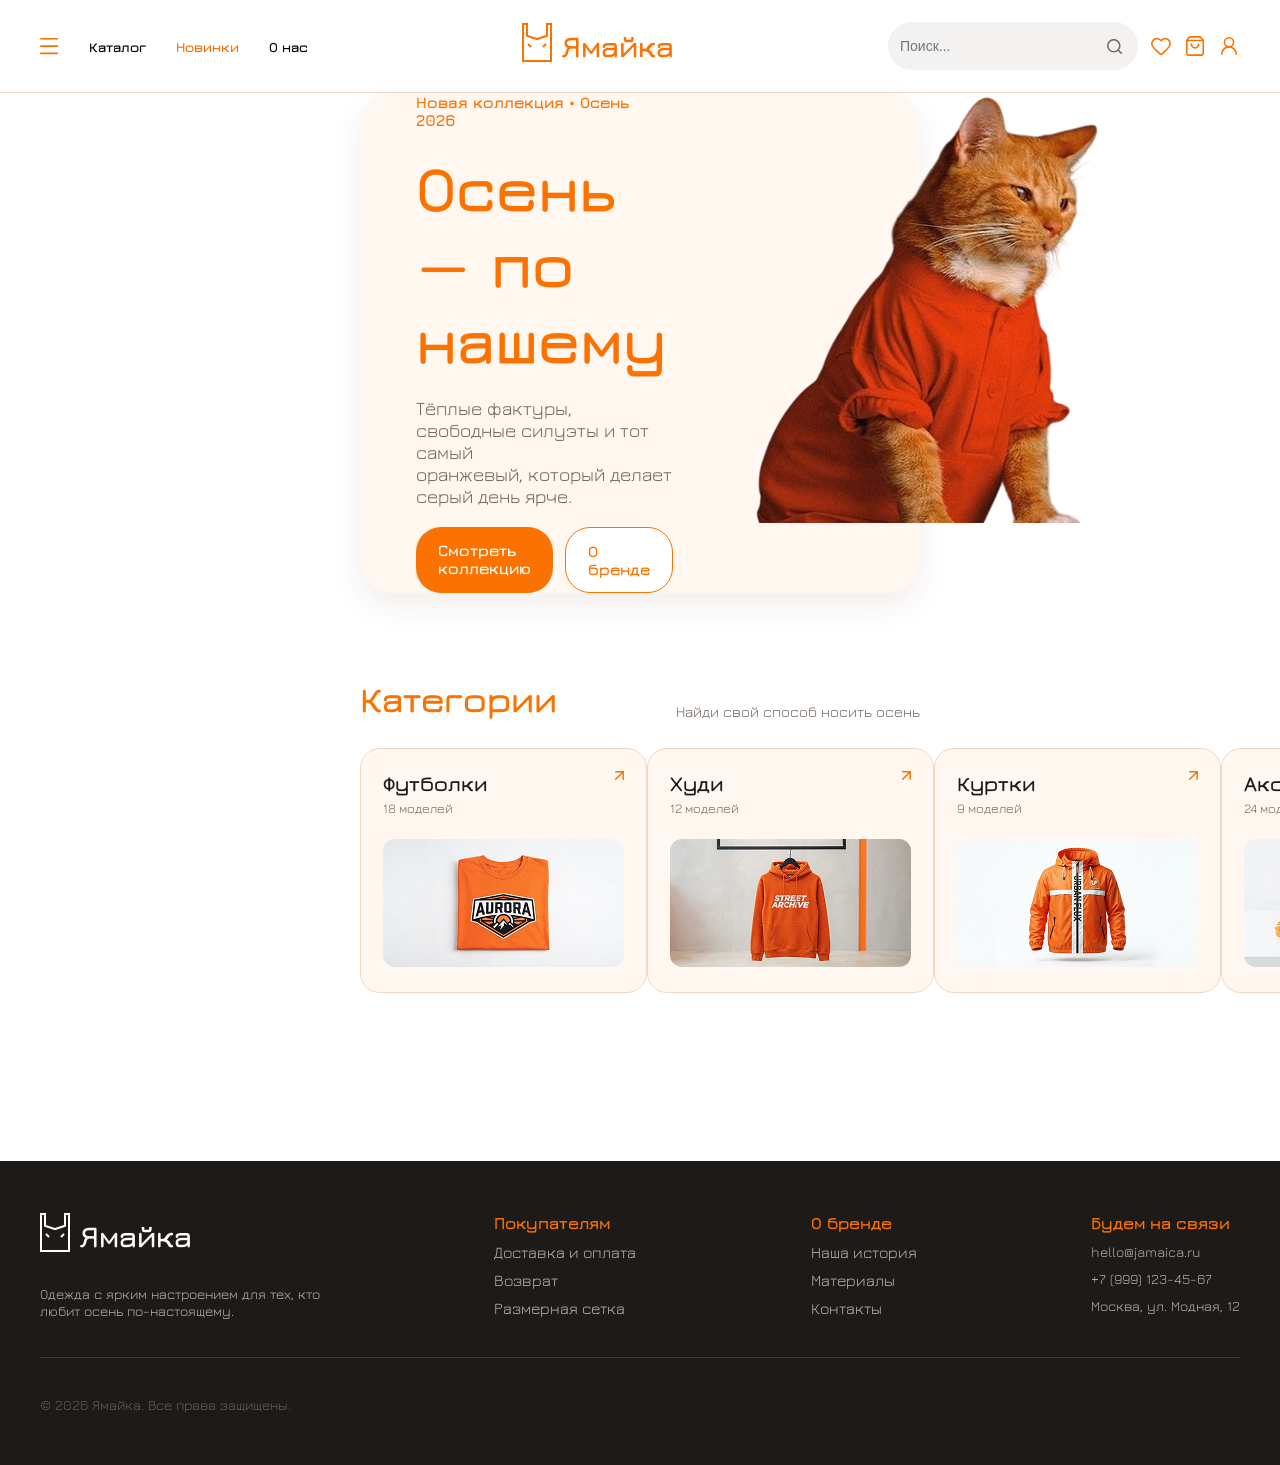
==== autumn shop/pages/index.html @ 9677276b "Add files via upload" ====
<!DOCTYPE html>
<html lang="ru">

<head>
    <meta charset="UTF-8">
    <meta name="viewport" content="width=device-width, initial-scale=1.0">
    <title>Ямайка</title>
    <link rel="stylesheet" href="../css/main.css">
    <link rel="preconnect" href="https://fonts.googleapis.com">
    <link rel="preconnect" href="https://fonts.gstatic.com" crossorigin>
    <link href="https://fonts.googleapis.com/css2?family=Jura:wght@300..700&display=swap" rel="stylesheet">
    <link rel="icon" href="../img/logo.svg">
</head>

<body>
    <header>
        <div class="header-cnt">
            <nav>
                <a href="" class="burger-btn"></a>
                <a href="">Каталог</a>
                <a href="">Новинки</a>
                <a href="">О нас</a>
            </nav>
            <div class="logo">
                <p>Ямайка</p>
            </div>
            <div class="search">
                <div class="input-icon">
                    <input type="text" placeholder="Поиск...">
                </div>
                <a href="" class="fav"></a>
                <a href="" class="cart"></a>
                <a href="" class="profile"></a>
            </div>
        </div>
    </header>
    <main class="index">
        <div class="banner">
            <div class="banner-content">
                <p class="banner-title">Новая коллекция • Осень 2026</p>
                <p class="banner-slogan">Осень — по нашему</p>
                <p class="banner-description">Тёплые фактуры, свободные силуэты и тот самый<br>оранжевый, который делает серый день ярче.</p>
                <div class="banner-btns">
                    <a href="">Смотреть коллекцию</a>
                    <a href="">О бренде</a>
                </div>
            </div>
            <div class="banner-cat">
                <img src="../img/cat.png" alt="">
            </div>
        </div>
        <div class="categories">
            <div class="section-name">
                <p>Категории</p>
                <p>Найди свой способ носить осень</p>
            </div>
            <div class="section-cards">
                <div class="category-card">
                    <div class="category-heading">
                        <div class="category-text">
                            <p>Футболки</p>
                            <p>18 моделей</p>
                        </div>
                        <div class="category-arrow"></div>
                    </div>
                    <div class="category-image">
                        <img src="../img/Category image.png" alt="">
                    </div>
                </div>
                <div class="category-card">
                    <div class="category-heading">
                        <div class="category-text">
                            <p>Худи</p>
                            <p>12 моделей</p>
                        </div>
                        <div class="category-arrow"></div>
                    </div>
                    <div class="category-image">
                        <img src="../img/Category image (1).png" alt="">
                    </div>
                </div>
                <div class="category-card">
                    <div class="category-heading">
                        <div class="category-text">
                            <p>Куртки</p>
                            <p>9 моделей</p>
                        </div>
                        <div class="category-arrow"></div>
                    </div>
                    <div class="category-image">
                        <img src="../img/Category image (2).png" alt="">
                    </div>
                </div>
                <div class="category-card">
                    <div class="category-heading">
                        <div class="category-text">
                            <p>Аксессуары</p>
                            <p>24 моделей</p>
                        </div>
                        <div class="category-arrow"></div>
                    </div>
                    <div class="category-image">
                        <img src="../img/Category image (3).png" alt="">
                    </div>
                </div>
            </div>
        </div>
        <div class="new-arrivals">
            <!-- Continue -->
        </div>
    </main>
    <footer>
        <div class="footer-cnt">
            <div class="contacts">
                <div class="links">
                    <div class="footer-logo">
                        <p>Ямайка</p>
                    </div>
                    <p class="gray">Одежда с ярким настроением для тех, кто<br> любит осень по-настоящему.</p>
                </div>
                <div class="links">
                    <p class="razdels">Покупателям</p>
                    <a href="">Доставка и оплата</a>
                    <a href="">Возврат</a>
                    <a href="">Размерная сетка</a>
                </div>
                <div class="links">
                    <p class="razdels">О бренде</p>
                    <a href="">Наша история</a>
                    <a href="">Материалы</a>
                    <a href="">Контакты</a>
                </div>
                <div class="links">
                    <p class="razdels">Будем на связи</p>
                    <p class="gray">hello@jamaica.ru</p>
                    <p class="gray">+7 (999) 123-45-67</p>
                    <p class="gray">Москва, ул. Модная, 12</p>
                </div>
            </div>
            <div class="line"></div>
            <div class="copyright">
                <p class="gray">© 2026 Ямайка. Все права защищены.</p>
            </div>
        </div>
    </footer>
</body>

</html>
---- autumn shop/css/main.css ----
header {
  display: flex;
  align-items: center;
  justify-content: center;
  border-bottom: solid 1px #F1D7C2;
}

.header-cnt {
  width: 1200px;
  display: flex;
  align-items: center;
  justify-content: space-between;
  padding: 22px 0;
}

nav {
  display: flex;
  align-items: center;
  justify-content: center;
  gap: 30px;
  font-size: 14px;
  font-weight: bold;
}
nav :nth-child(3) {
  color: #FB7201;
}

.logo {
  display: flex;
  align-items: center;
  justify-content: center;
  gap: 10px;
  font-size: 30px;
  font-weight: bold;
  color: #FB7201;
}
.logo::before {
  content: url(../img/logo.svg);
}

.search {
  display: flex;
  align-items: center;
  justify-content: center;
  gap: 12px;
}
.search input {
  font-size: 14px;
  padding: 16px 12px;
  border-radius: 30px;
  border: none;
  background-color: #F4F2F0;
  width: 250px;
  outline: none;
}
.search .input-icon {
  position: relative;
  display: flex;
  align-items: center;
}
.search .input-icon::before {
  position: absolute;
  right: 15px;
  transform: translateY(10%);
  content: url(../img/search.svg);
}
.search .fav {
  content: url(../img/heart.svg);
}
.search .cart {
  content: url(../img/shopping-bag.svg);
}
.search .profile {
  content: url(../img/user-round.svg);
}

.burger-btn {
  content: url(../img/menu.svg);
}

footer {
  background-color: #1E1A17;
  display: flex;
  align-items: center;
  justify-content: center;
}

.footer-cnt {
  width: 1200px;
  padding: 52px 0;
}
.footer-cnt .line {
  width: 100%;
  height: 1px;
  background-color: #FFFFFF;
  opacity: 14.12%;
  margin: 38px 0;
}

.contacts {
  display: flex;
  justify-content: space-between;
}
.contacts a {
  color: #FFFFFF;
  opacity: 65.88%;
}

.links {
  display: flex;
  flex-direction: column;
  gap: 10px;
}

.footer-logo p {
  font-size: 30px;
  color: #FFFFFF;
  font-weight: bold;
  opacity: 1;
  display: flex;
  align-items: center;
  justify-content: start;
  gap: 10px;
  margin-bottom: 16px;
}
.footer-logo p::before {
  content: url(../img/logo-w.svg);
}

.razdels {
  font-size: 17px;
  font-weight: bold;
  color: #FB7201;
}

.gray {
  color: #FFFFFF;
  opacity: 65.88%;
  font-size: 14px;
}

.copyright {
  font-size: 13px;
  opacity: 43.92%;
}

*,
*::before,
*::after {
  box-sizing: border-box;
  margin: 0;
  padding: 0;
}

body {
  font-family: "Jura", sans-serif;
}

a {
  text-decoration: none;
  color: black;
}

main {
  width: 100%;
  display: flex;
  flex-direction: column;
  align-items: center;
  justify-content: center;
  padding: 0 360px;
}

.index {
  gap: 84px;
  margin-bottom: 84px;
}

.banner {
  width: 100%;
  border: none;
  border-radius: 32px;
  background-color: #FFF7F0;
  box-shadow: 0 12px 32px rgba(92, 43, 8, 0.0784);
  display: flex;
  gap: 32px;
  padding-left: 56px;
}

.banner-content {
  display: flex;
  flex: 1;
  flex-direction: column;
  gap: 20px;
  align-items: flex-start;
  justify-content: center;
}

.banner-title {
  font-size: 16px;
  font-weight: bold;
  color: #FB7201;
}

.banner-slogan {
  font-size: 64px;
  font-weight: bold;
  color: #FB7201;
}

.banner-description {
  color: #746B64;
  font-size: 19px;
}

.banner-btns {
  display: flex;
  gap: 12px;
}
.banner-btns :first-child {
  background-color: #FB7201;
  color: white;
  padding: 14px 22px;
  border-radius: 25px;
  font-weight: bold;
}
.banner-btns :last-child {
  padding: 14px 22px;
  border-radius: 25px;
  font-weight: bold;
  border: solid 1px #FB7201;
  background-color: white;
  color: #FB7201;
}

.categories {
  display: flex;
  flex-direction: column;
  width: 100%;
  gap: 28px;
}

.section-name {
  width: 100%;
  display: flex;
  justify-content: space-between;
  align-items: end;
}
.section-name :first-child {
  color: #FB7201;
  font-size: 36px;
  font-weight: bold;
}
.section-name :last-child {
  font-size: 15px;
  color: #746B64;
}

.section-cards {
  width: 100%;
  display: flex;
  justify-content: space-between;
}

.category-card {
  display: flex;
  flex-direction: column;
  padding: 22px;
  border: solid 1px #F1D7C2;
  border-radius: 20px;
  background-color: #FFF7F0;
  gap: 23px;
}

.category-heading {
  display: flex;
  justify-content: space-between;
  align-items: start;
}

.category-arrow {
  content: url(../img/arrowrt.svg);
  width: 9px;
}

.category-text {
  display: flex;
  flex-direction: column;
  gap: 4px;
}
.category-text :first-child {
  color: #1E1A17;
  font-weight: bold;
  font-size: 21px;
}
.category-text :last-child {
  font-size: 13px;
  color: #746B64;
}/*# sourceMappingURL=main.css.map */
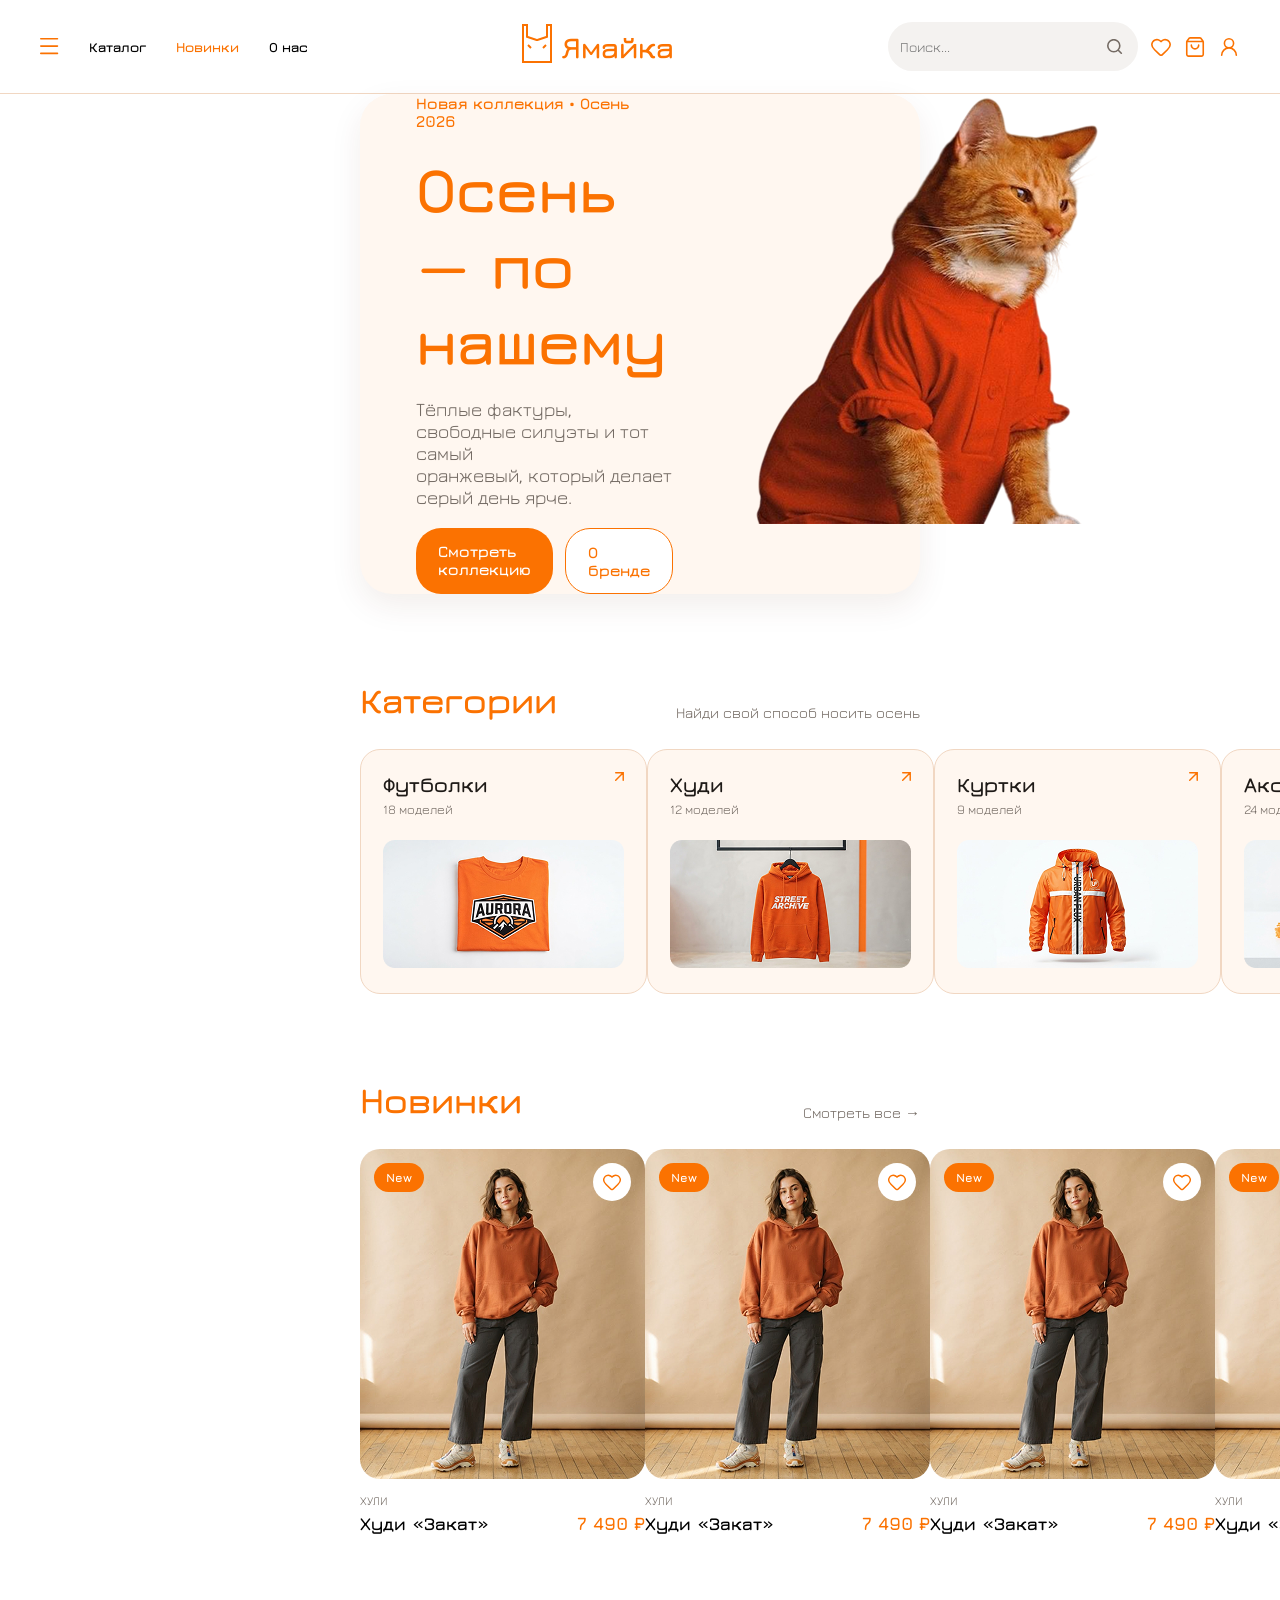
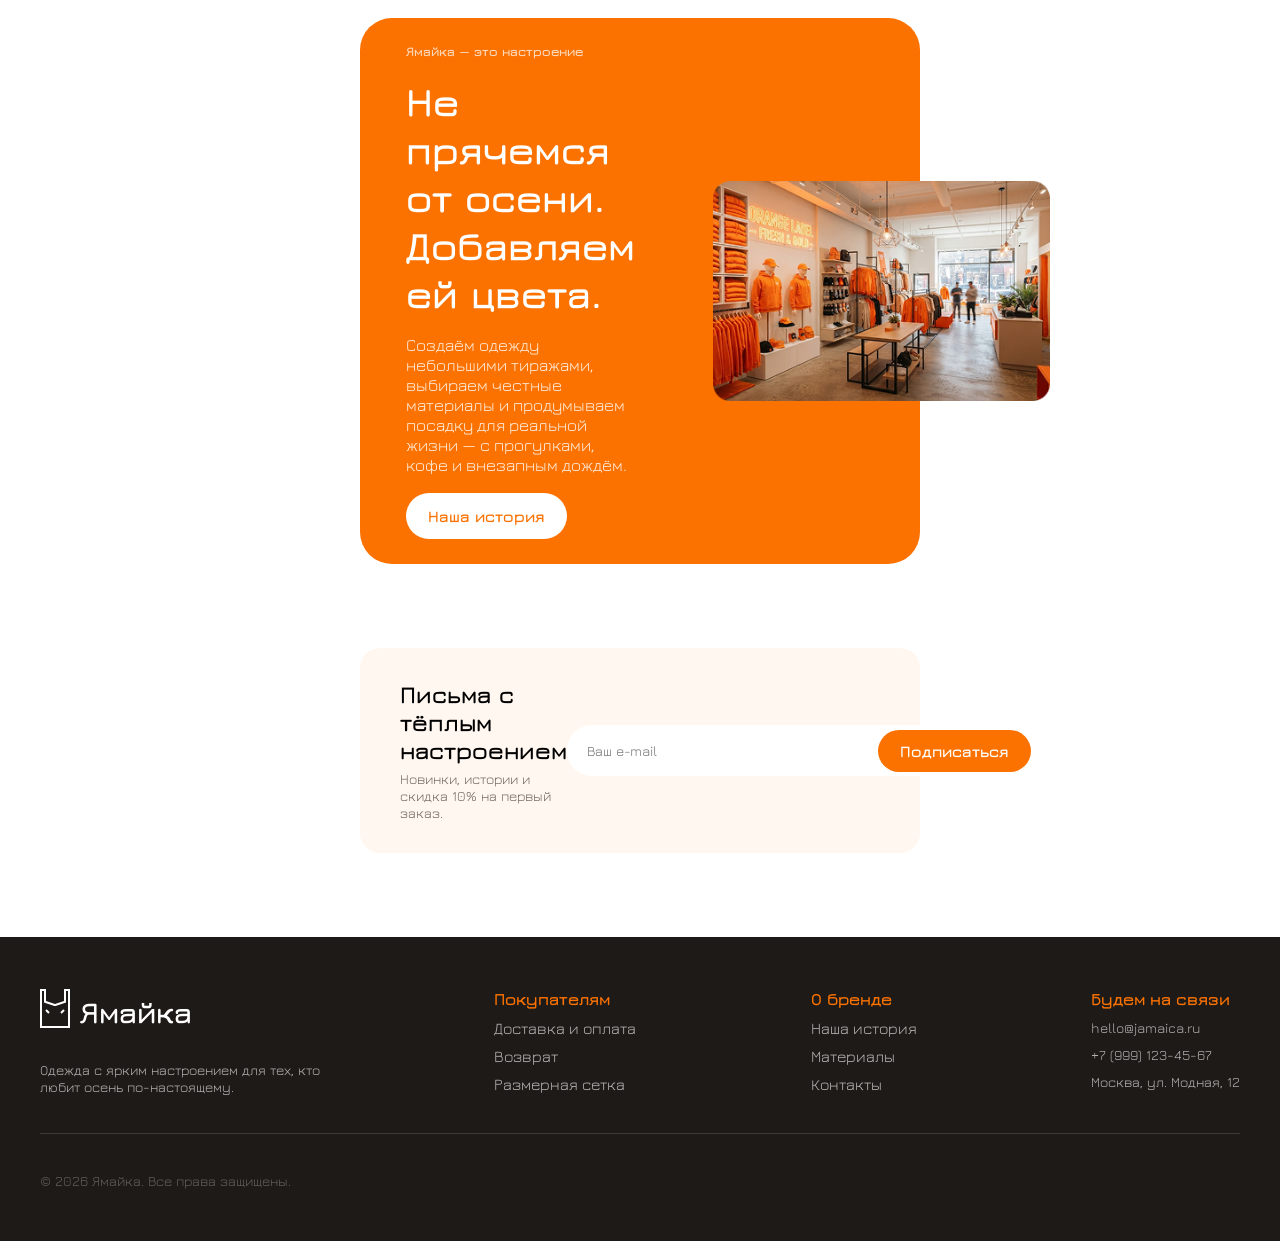
==== commit 3ff66b27: "Add files via upload" ====
--- a/autumn shop/pages/index.html
+++ b/autumn shop/pages/index.html
@@ -39,7 +39,8 @@
             <div class="banner-content">
                 <p class="banner-title">Новая коллекция • Осень 2026</p>
                 <p class="banner-slogan">Осень — по нашему</p>
-                <p class="banner-description">Тёплые фактуры, свободные силуэты и тот самый<br>оранжевый, который делает серый день ярче.</p>
+                <p class="banner-description">Тёплые фактуры, свободные силуэты и тот самый<br>оранжевый, который делает
+                    серый день ярче.</p>
                 <div class="banner-btns">
                     <a href="">Смотреть коллекцию</a>
                     <a href="">О бренде</a>
@@ -106,7 +107,79 @@
             </div>
         </div>
         <div class="new-arrivals">
-            <!-- Continue -->
+            <div class="section-name">
+                <p>Новинки</p>
+                <a href="">Смотреть все →</a>
+            </div>
+            <div class="product-row">
+                <div class="product-card">
+                    <p class="badge">New</p>
+                    <div class="favorite-btn"></div>
+                    <img src="../img/Photo.png" alt="">
+                    <div class="product-info">
+                        <p>ХУЛИ</p>
+                        <div class="name-price">
+                            <p>Худи «Закат»</p>
+                            <p>7 490 ₽</p>
+                        </div>
+                    </div>
+                </div>
+                <div class="product-card">
+                    <p class="badge">New</p>
+                    <div class="favorite-btn"></div>
+                    <img src="../img/Photo.png" alt="">
+                    <div class="product-info">
+                        <p>ХУЛИ</p>
+                        <div class="name-price">
+                            <p>Худи «Закат»</p>
+                            <p>7 490 ₽</p>
+                        </div>
+                    </div>
+                </div>
+                <div class="product-card">
+                    <p class="badge">New</p>
+                    <div class="favorite-btn"></div>
+                    <img src="../img/Photo.png" alt="">
+                    <div class="product-info">
+                        <p>ХУЛИ</p>
+                        <div class="name-price">
+                            <p>Худи «Закат»</p>
+                            <p>7 490 ₽</p>
+                        </div>
+                    </div>
+                </div>
+                <div class="product-card">
+                    <p class="badge">New</p>
+                    <div class="favorite-btn"></div>
+                    <img src="../img/Photo.png" alt="">
+                    <div class="product-info">
+                        <p>ХУЛИ</p>
+                        <div class="name-price">
+                            <p>Худи «Закат»</p>
+                            <p>7 490 ₽</p>
+                        </div>
+                    </div>
+                </div>
+            </div>
+        </div>
+        <div class="brand-story">
+            <div class="story">
+                <p>Ямайка — это настроение</p>
+                <p>Не прячемся от осени. Добавляем ей цвета.</p>
+                <p>Создаём одежду небольшими тиражами, выбираем честные материалы и продумываем посадку для реальной жизни — с прогулками, кофе и внезапным дождём.</p>
+                <a href="">Наша история</a>
+            </div>
+            <img src="../img/Story photo.png" alt="">
+        </div>
+        <div class="newsleter">
+            <div class="coment">
+                <p>Письма с тёплым настроением</p>
+                <p>Новинки, истории и скидка 10% на первый заказ.</p>
+            </div>
+            <div class="input-mail">
+                <input type="text" placeholder="Ваш e-mail">
+                <button>Подписаться</button>
+            </div>
         </div>
     </main>
     <footer>
--- a/autumn shop/css/main.css
+++ b/autumn shop/css/main.css
@@ -150,9 +150,6 @@
   box-sizing: border-box;
   margin: 0;
   padding: 0;
-}
-
-body {
   font-family: "Jura", sans-serif;
 }
 
@@ -295,4 +292,168 @@
 .category-text :last-child {
   font-size: 13px;
   color: #746B64;
+}
+
+.new-arrivals {
+  display: flex;
+  flex-direction: column;
+  width: 100%;
+  gap: 28px;
+}
+.new-arrivals a:hover {
+  text-decoration: underline;
+}
+
+.product-row {
+  display: flex;
+  justify-content: space-between;
+}
+
+.product-card {
+  display: flex;
+  flex-direction: column;
+  position: relative;
+  width: 285px;
+  height: 385px;
+}
+.product-card img {
+  border-radius: 20px;
+  margin-bottom: 14px;
+}
+.product-card .badge {
+  position: absolute;
+  top: 14px;
+  left: 14px;
+  font-size: 12px;
+  font-weight: bold;
+  color: white;
+  background-color: #FB7201;
+  padding: 7px 12px;
+  border-radius: 25px;
+}
+.product-card .favorite-btn {
+  position: absolute;
+  content: url(../img/heart.svg);
+  width: 38px;
+  padding: 9px;
+  background-color: white;
+  border-radius: 100%;
+  right: 14px;
+  top: 14px;
+}
+
+.product-info p {
+  color: #746B64;
+  font-size: 12px;
+}
+
+.name-price p {
+  font-size: 18px;
+}
+.name-price {
+  display: flex;
+  justify-content: space-between;
+  font-weight: bold;
+  margin-top: 5px;
+}
+.name-price :first-child {
+  color: black;
+}
+.name-price :last-child {
+  color: #FB7201;
+}
+
+.brand-story {
+  display: flex;
+  justify-content: space-between;
+  align-items: center;
+  gap: 78px;
+  width: 100%;
+  border-radius: 32px;
+  padding: 25px 46px;
+  background-color: #FB7201;
+}
+.brand-story img {
+  height: 220px;
+}
+
+.story {
+  display: flex;
+  flex-direction: column;
+  gap: 18px;
+  color: white;
+}
+.story :nth-child(1) {
+  opacity: 72.16%;
+  font-weight: bold;
+  font-size: 13px;
+}
+.story :nth-child(2) {
+  font-weight: bold;
+  font-size: 40px;
+}
+.story :nth-child(3) {
+  font-size: 17px;
+  opacity: 83.92%;
+}
+.story :nth-child(4) {
+  color: #FB7201;
+  padding: 14px 22px;
+  background-color: white;
+  border-radius: 25px;
+  font-size: 16px;
+  font-weight: bold;
+  width: -moz-fit-content;
+  width: fit-content;
+}
+
+.newsleter {
+  display: flex;
+  justify-content: space-between;
+  width: 100%;
+  padding: 32px 40px;
+  background-color: #FFF7F0;
+  border-radius: 20px;
+}
+
+.coment {
+  display: flex;
+  flex-direction: column;
+  gap: 6px;
+}
+.coment :first-child {
+  font-size: 24px;
+  font-weight: bold;
+}
+.coment :last-child {
+  font-size: 14px;
+  color: #746B64;
+}
+
+.input-mail {
+  position: relative;
+  display: flex;
+  align-items: center;
+  justify-content: center;
+}
+.input-mail input {
+  border: none;
+  padding: 17px 20px;
+  font-size: 14px;
+  border-radius: 25px;
+  outline: none;
+  width: 470px;
+  padding-right: 160px;
+}
+.input-mail button {
+  border: none;
+  background-color: #FB7201;
+  border-radius: 25px;
+  font-size: 16px;
+  font-weight: bold;
+  color: white;
+  padding: 12px 22px;
+  position: absolute;
+  right: 6px;
+  cursor: pointer;
 }/*# sourceMappingURL=main.css.map */
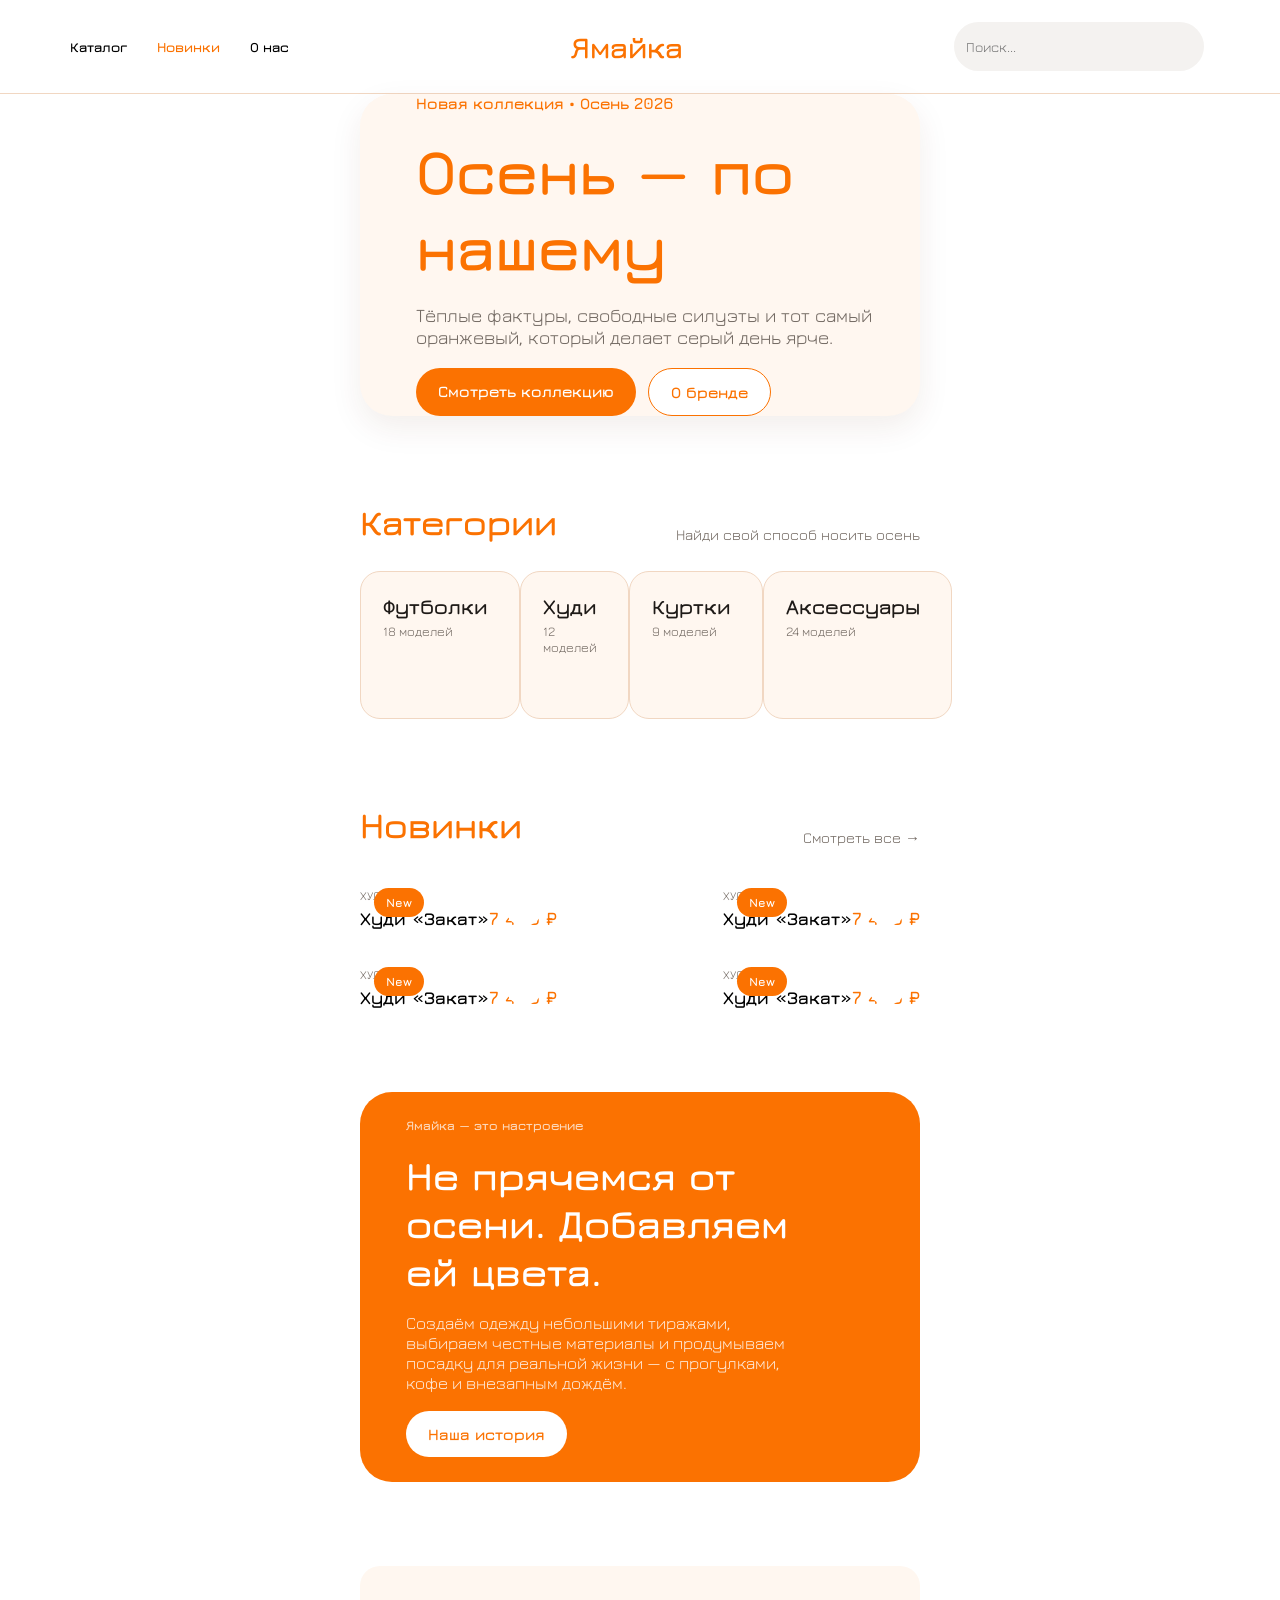
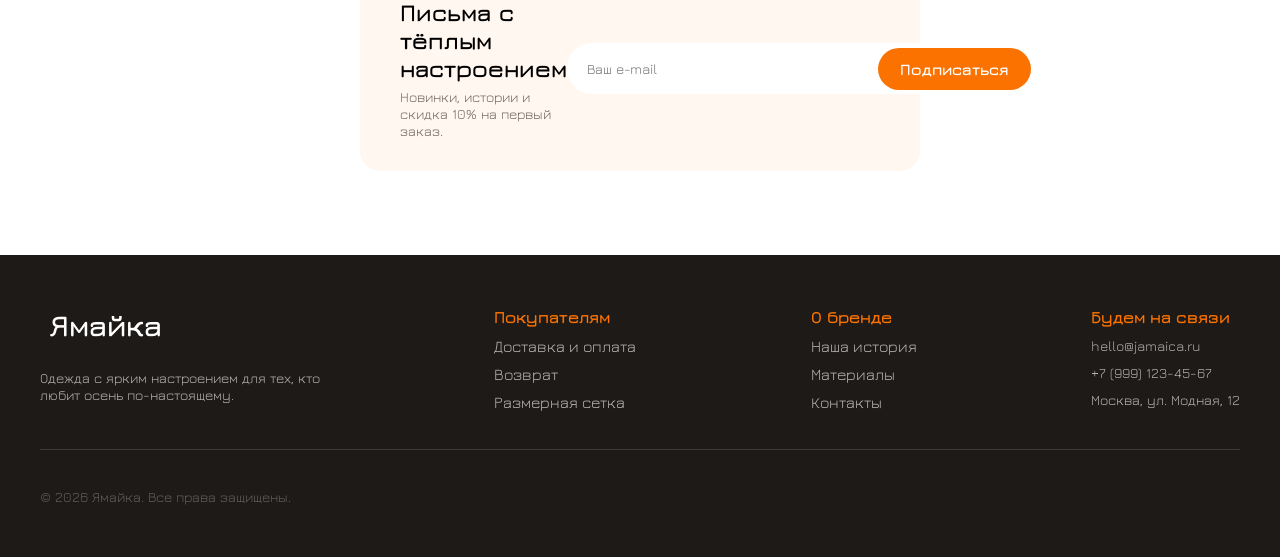
==== commit 90409e93: "q" ====
--- a/autumn shop/pages/index.html
+++ b/autumn shop/pages/index.html
@@ -17,20 +17,20 @@
         <div class="header-cnt">
             <nav>
                 <a href="" class="burger-btn"></a>
-                <a href="">Каталог</a>
-                <a href="">Новинки</a>
-                <a href="">О нас</a>
+                <a href="../pages/catalog.html">Каталог</a>
+                <a href="../pages/404.html">Новинки</a>
+                <a href="../pages/about.html">О нас</a>
             </nav>
             <div class="logo">
-                <p>Ямайка</p>
+                <a href="../pages/index.html">Ямайка</a>
             </div>
             <div class="search">
                 <div class="input-icon">
                     <input type="text" placeholder="Поиск...">
                 </div>
-                <a href="" class="fav"></a>
-                <a href="" class="cart"></a>
-                <a href="" class="profile"></a>
+                <a href="../pages/favorites.html" class="fav"></a>
+                <a href="../pages/cart.html" class="cart"></a>
+                <a href="../pages/profile.html" class="profile"></a>
             </div>
         </div>
     </header>
@@ -193,15 +193,15 @@
                 </div>
                 <div class="links">
                     <p class="razdels">Покупателям</p>
-                    <a href="">Доставка и оплата</a>
-                    <a href="">Возврат</a>
-                    <a href="">Размерная сетка</a>
+                    <a href="../pages/404.html">Доставка и оплата</a>
+                    <a href="../pages/404.html">Возврат</a>
+                    <a href="../pages/404.html">Размерная сетка</a>
                 </div>
                 <div class="links">
                     <p class="razdels">О бренде</p>
-                    <a href="">Наша история</a>
-                    <a href="">Материалы</a>
-                    <a href="">Контакты</a>
+                    <a href="../pages/about.html">Наша история</a>
+                    <a href="../pages/404.html">Материалы</a>
+                    <a href="../pages/404.html">Контакты</a>
                 </div>
                 <div class="links">
                     <p class="razdels">Будем на связи</p>
--- a/autumn shop/css/main.css
+++ b/autumn shop/css/main.css
@@ -30,13 +30,15 @@
   align-items: center;
   justify-content: center;
   gap: 10px;
-  font-size: 30px;
-  font-weight: bold;
-  color: #FB7201;
 }
 .logo::before {
   content: url(../img/logo.svg);
 }
+.logo a {
+  font-size: 30px;
+  font-weight: bold;
+  color: #FB7201;
+}
 
 .search {
   display: flex;
@@ -46,7 +48,7 @@
 }
 .search input {
   font-size: 14px;
-  padding: 16px 12px;
+  padding: 16px 40px 16px 12px;
   border-radius: 30px;
   border: none;
   background-color: #F4F2F0;
@@ -64,13 +66,13 @@
   transform: translateY(10%);
   content: url(../img/search.svg);
 }
-.search .fav {
+.search .fav::before {
   content: url(../img/heart.svg);
 }
-.search .cart {
+.search .cart::before {
   content: url(../img/shopping-bag.svg);
 }
-.search .profile {
+.search .profile::before {
   content: url(../img/user-round.svg);
 }
 
@@ -111,6 +113,9 @@
   flex-direction: column;
   gap: 10px;
 }
+.links a:hover {
+  text-decoration: underline;
+}
 
 .footer-logo p {
   font-size: 30px;
@@ -142,6 +147,1704 @@
 .copyright {
   font-size: 13px;
   opacity: 43.92%;
+}
+
+.err404 {
+  display: flex;
+  flex-direction: row;
+  width: 100%;
+  padding: 60px 360px;
+  justify-content: space-between;
+  align-items: center;
+}
+
+.error {
+  display: flex;
+  flex-direction: column;
+  gap: 18px;
+}
+.error :nth-child(1) {
+  font-size: 128px;
+  color: #FB7201;
+  font-weight: bold;
+}
+.error :nth-child(2) {
+  color: #1E1A17;
+  font-size: 42px;
+  font-weight: bold;
+}
+.error :nth-child(3) {
+  color: #746B64;
+  font-size: 18px;
+}
+
+.error-actions {
+  padding-top: 18px;
+  display: flex;
+  gap: 12px;
+}
+.error-actions :first-child {
+  font-size: 16px;
+  font-weight: bold;
+  padding: 14px 22px;
+  color: white;
+  background-color: #FB7201;
+  border-radius: 25px;
+}
+.error-actions :last-child {
+  font-size: 16px;
+  font-weight: bold;
+  padding: 14px 22px;
+  border: solid 1px #FB7201;
+  border-radius: 25px;
+  color: #FB7201;
+}
+
+.cat-card {
+  position: relative;
+  background-color: #FFF7F0;
+  border-radius: 32px;
+}
+
+.cat-note {
+  position: absolute;
+  bottom: 28px;
+  left: 28px;
+  padding: 10px 16px;
+  color: #FB7201;
+  background-color: white;
+  border-radius: 25px;
+  font-weight: bold;
+}
+
+.profile-scss {
+  padding-top: 56px;
+  padding-bottom: 80px;
+  gap: 36px;
+}
+
+.profile-wrapper {
+  display: flex;
+  flex-direction: row;
+  width: 100%;
+  gap: 28px;
+}
+
+.profile-navigate {
+  display: flex;
+  flex-direction: column;
+  position: sticky;
+  top: 20px;
+  height: -moz-fit-content;
+  height: fit-content;
+}
+
+.profile-avatar {
+  display: flex;
+  flex-direction: row;
+  align-items: center;
+  padding: 20px;
+  gap: 14px;
+  background-color: #FFF7F0;
+  border-radius: 20px;
+}
+.profile-avatar :nth-child(2) {
+  display: flex;
+  gap: 4px;
+  flex-direction: column;
+}
+.profile-avatar :nth-child(2) :nth-child(1) {
+  color: #1E1A17;
+  font-size: 17px;
+  font-weight: bold;
+  white-space: nowrap;
+}
+.profile-avatar :nth-child(2) :nth-child(2) {
+  color: #746B64;
+  font-size: 12px;
+}
+
+.profile-actions {
+  display: flex;
+  flex-direction: column;
+  gap: 8px;
+  padding-top: 8px;
+}
+.profile-actions :first-child {
+  background-color: #FB7201;
+  color: white;
+}
+.profile-actions a {
+  padding: 14px 18px;
+  border-radius: 12px;
+  font-size: 14px;
+  font-weight: bold;
+  display: flex;
+  gap: 14px;
+}
+.profile-actions :nth-child(1)::before {
+  content: url(../img/package.svg);
+}
+.profile-actions :nth-child(2)::before {
+  content: url(../img/profile-heart.svg);
+}
+.profile-actions :nth-child(3)::before {
+  content: url(../img/geo.svg);
+}
+.profile-actions :nth-child(4)::before {
+  content: url(../img/settings.svg);
+}
+.profile-actions :nth-child(5)::before {
+  content: url(../img/exit.svg);
+}
+
+.profile-orders {
+  display: flex;
+  flex-direction: column;
+  width: 100%;
+  gap: 20px;
+}
+
+.orders-count {
+  display: flex;
+  justify-content: space-between;
+  margin-bottom: 20px;
+  align-items: center;
+}
+.orders-count :first-child {
+  color: #1E1A17;
+  font-size: 28px;
+  font-weight: bold;
+}
+.orders-count :last-child {
+  color: #746B64;
+  font-size: 14px;
+}
+
+.active-order {
+  display: flex;
+  flex-direction: column;
+  gap: 22px;
+  padding: 24px;
+  border: solid 1px #f1d7c2;
+  border-radius: 20px;
+  box-shadow: 0 12px 32px rgba(92, 43, 8, 0.0784313725);
+}
+
+.active-order-status {
+  display: flex;
+  gap: 22px;
+  justify-content: space-between;
+}
+
+.order-status {
+  color: #23845A;
+  background-color: #E8F7EF;
+  border-radius: 25px;
+  padding: 1px 14px;
+  font-size: 12px;
+  font-weight: bold;
+  display: flex;
+  align-items: center;
+}
+
+.order-id {
+  display: flex;
+  flex-direction: column;
+  gap: 4px;
+}
+.order-id :first-child {
+  color: #1E1A17;
+  font-weight: bold;
+  font-size: 18px;
+}
+.order-id :last-child {
+  color: #746B64;
+  font-size: 13px;
+}
+
+.status-bar {
+  position: relative;
+  width: 100%;
+  height: 6px;
+  background-color: #f4f2f0;
+  border-radius: 100px;
+}
+
+.progress {
+  position: absolute;
+  width: 75%;
+  background-color: #FB7201;
+  left: 0;
+  border-radius: 100px;
+  height: 6px;
+}
+
+.status-bar-txt {
+  display: flex;
+  justify-content: space-between;
+  color: #FB7201;
+  font-size: 13px;
+}
+.status-bar-txt :last-child {
+  color: #746B64;
+}
+
+.status-bar-big-div {
+  display: flex;
+  gap: 10px;
+  flex-direction: column;
+}
+
+.order-items {
+  display: flex;
+  position: relative;
+  gap: 16px;
+}
+
+.order-items-txt {
+  display: flex;
+  flex-direction: column;
+  gap: 6px;
+  color: #1E1A17;
+  font-size: 14px;
+}
+.order-items-txt :nth-child(1) {
+  font-size: 17px;
+  font-weight: bold;
+}
+.order-items-txt :nth-child(2) {
+  color: #746B64;
+}
+
+.order-item-price {
+  position: absolute;
+  color: #FB7201;
+  right: 0;
+  font-size: 15px;
+  font-weight: bolder;
+}
+
+.order-actions {
+  display: flex;
+  justify-content: space-between;
+  align-items: center;
+}
+.order-actions button {
+  border: 1px solid #FB7201;
+  border-radius: 100px;
+  color: #FB7201;
+  padding: 14px 22px;
+  background-color: white;
+  cursor: pointer;
+}
+
+.order-actions-txt {
+  display: flex;
+  gap: 5px;
+}
+.order-actions-txt :first-child {
+  font-size: 14px;
+  color: #746B64;
+}
+.order-actions-txt :last-child {
+  font-size: 17px;
+  font-weight: bold;
+}
+
+.previous-order {
+  display: flex;
+  padding: 24px;
+  border: solid 1px #f1d7c2;
+  border-radius: 20px;
+  justify-content: space-between;
+  align-items: center;
+}
+
+.previous-order-green-txt {
+  color: #23845a;
+  font-size: 14px;
+}
+
+.previous-order-txt {
+  font-weight: bold;
+  font-size: 17px;
+}
+
+.about {
+  padding: 56px 360px 84px;
+  display: flex;
+  flex-direction: column;
+  gap: 80px;
+}
+
+.about-hero {
+  display: flex;
+  width: 100%;
+  justify-content: space-between;
+}
+
+.hero-copy {
+  display: flex;
+  flex-direction: column;
+  gap: 12px;
+  justify-content: center;
+}
+.hero-copy :nth-child(1) {
+  font-size: 12px;
+  font-weight: bold;
+  color: #FB7201;
+}
+.hero-copy :nth-child(2) {
+  font-size: 48px;
+  font-weight: bold;
+}
+.hero-copy :nth-child(3) {
+  font-size: 18px;
+  color: #746B64;
+}
+.hero-copy a {
+  background-color: #FB7201;
+  padding: 14px 22px;
+  font-size: 16px;
+  font-weight: bold;
+  border-radius: 25px;
+  color: white;
+  width: -moz-fit-content;
+  width: fit-content;
+  margin-top: 8px;
+}
+
+.hero-collage {
+  display: flex;
+  gap: 16px;
+}
+
+.side-photos {
+  display: flex;
+  flex-direction: column;
+  gap: 16px;
+}
+
+.manifesto {
+  display: flex;
+  width: 100%;
+  border-top: 1px solid #FB7201;
+  border-bottom: 1px solid #FB7201;
+  padding: 44px 0;
+  justify-content: space-between;
+}
+
+.quote {
+  font-size: 34px;
+  font-weight: bold;
+  color: #FB7201;
+}
+
+.founders {
+  display: flex;
+  flex-direction: column;
+  gap: 14px;
+}
+.founders img {
+  width: 58px;
+  height: 58px;
+  border-radius: 100%;
+}
+
+.dimkkq, .k0wix {
+  display: flex;
+  align-items: center;
+  gap: 14px;
+  width: 300px;
+}
+
+.founder-info :nth-child(1) {
+  font-weight: bold;
+  font-size: 15px;
+  color: #1E1A17;
+}
+.founder-info :nth-child(2) {
+  font-size: 12px;
+  color: #746B64;
+}
+
+.values {
+  width: 100%;
+  display: flex;
+  flex-direction: column;
+  gap: 28px;
+}
+
+.value-row {
+  display: flex;
+  width: 100%;
+  justify-content: space-between;
+}
+
+.value-card {
+  display: flex;
+  flex-direction: column;
+  background-color: #FFF7F0;
+  border-radius: 20px;
+  padding: 28px;
+  gap: 18px;
+}
+.value-card :nth-child(2) {
+  font-weight: bold;
+  font-size: 21px;
+  color: #1E1A17;
+}
+.value-card :nth-child(3) {
+  font-size: 14px;
+  color: #746B64;
+  max-width: 330px;
+}
+
+.icon-holder {
+  background-color: #FB7201;
+  border-radius: 100%;
+  width: 48px;
+  aspect-ratio: 1/1;
+  display: flex;
+  align-items: center;
+  justify-content: center;
+}
+
+.journey {
+  display: flex;
+  width: 100%;
+  justify-content: space-between;
+}
+
+.journey-info {
+  display: flex;
+  flex-direction: column;
+  gap: 16px;
+  max-width: 390px;
+}
+.journey-info :nth-child(1) {
+  font-size: 36px;
+  font-weight: bold;
+  color: #FB7201;
+}
+.journey-info :nth-child(2) {
+  font-size: 16px;
+  color: #746B64;
+}
+
+.timeline {
+  display: flex;
+  flex-direction: column;
+  width: 650px;
+}
+
+.milestone {
+  display: flex;
+  gap: 20px;
+}
+
+.marker {
+  display: flex;
+  flex-direction: column;
+  align-items: center;
+  justify-content: center;
+}
+
+.marker-last {
+  display: flex;
+  justify-content: center;
+  align-items: start;
+}
+
+.milestone-copy {
+  display: flex;
+  flex-direction: column;
+  gap: 5px;
+}
+.milestone-copy :nth-child(1) {
+  font-size: 12px;
+  font-weight: bold;
+  color: #FB7201;
+}
+.milestone-copy :nth-child(2) {
+  font-size: 19px;
+  font-weight: bold;
+  color: #1E1A17;
+}
+.milestone-copy :nth-child(3) {
+  font-size: 14px;
+  color: #746B64;
+}
+
+.about-callout {
+  display: flex;
+  background-color: #FB7201;
+  border-radius: 32px;
+  padding: 44px;
+  width: 100%;
+  justify-content: space-between;
+  align-items: center;
+}
+.about-callout a {
+  font-size: 16px;
+  font-weight: bold;
+  color: #FB7201;
+  background-color: #FFF7F0;
+  padding: 14px 22px;
+  border-radius: 25px;
+}
+
+.callout-copy {
+  display: flex;
+  flex-direction: column;
+  gap: 10px;
+  max-width: 690px;
+}
+.callout-copy :nth-child(1) {
+  font-size: 32px;
+  font-weight: bold;
+  color: white;
+}
+.callout-copy :nth-child(2) {
+  font-size: 15px;
+  color: white;
+  opacity: 83.92%;
+}
+
+.cart-page {
+  padding-top: 52px;
+  padding-bottom: 80px;
+  gap: 32px;
+}
+
+.page-heading {
+  width: 100%;
+  display: flex;
+  flex-direction: column;
+  gap: 12px;
+}
+.page-heading :nth-child(1) {
+  color: #FB7201;
+  font-weight: bold;
+  font-size: 12px;
+}
+.page-heading :nth-child(2) {
+  color: #1E1A17;
+  font-weight: bold;
+  font-size: 48px;
+}
+.page-heading :nth-child(3) {
+  color: #746B64;
+  font-size: 18px;
+}
+
+.cart-layout {
+  width: 100%;
+  display: flex;
+  gap: 34px;
+}
+
+.cart-items {
+  display: flex;
+  flex-direction: column;
+  gap: 16px;
+  width: 100%;
+}
+
+.cart-item {
+  display: flex;
+  gap: 20px;
+  padding: 20px;
+  border: solid 1px #F1D7C2;
+  border-radius: 20px;
+  align-items: center;
+}
+
+.item-info {
+  display: flex;
+  flex-direction: column;
+  gap: 8px;
+  flex: 1;
+}
+.item-info :nth-child(1) {
+  color: #1E1A17;
+  font-weight: bold;
+  font-size: 20px;
+}
+.item-info :nth-child(2) {
+  color: #746B64;
+  font-size: 13px;
+}
+.item-info :nth-child(3) {
+  color: #23845A;
+  font-size: 12px;
+}
+
+.item-actions {
+  display: flex;
+  gap: 18px;
+}
+.item-actions :nth-child(1) {
+  color: #FB7201;
+  font-size: 12px;
+  font-weight: normal;
+}
+.item-actions :nth-child(2) {
+  font-size: 12px;
+  color: #746B64;
+}
+
+.quantity {
+  display: flex;
+  padding: 10px 14px;
+  background-color: #F4F2F0;
+  border-radius: 25px;
+  gap: 18px;
+  align-items: center;
+}
+.quantity :nth-child(1) {
+  font-size: 18px;
+  color: #746B64;
+}
+.quantity :nth-child(2) {
+  font-size: 14px;
+  color: #1E1A17;
+  font-weight: bold;
+}
+.quantity :nth-child(3) {
+  font-size: 18px;
+  color: #FB7201;
+}
+
+.order-summary {
+  position: sticky;
+  top: 16px;
+  display: flex;
+  flex-direction: column;
+  gap: 20px;
+  padding: 26px;
+  border-radius: 20px;
+  border: solid 1px #F1D7C2;
+  min-width: 350px;
+  height: -moz-fit-content;
+  height: fit-content;
+  box-shadow: 0 12px 32px rgba(92, 43, 8, 0.0784313725);
+}
+.order-summary button {
+  background-color: #FB7201;
+  border-radius: 25px;
+  border: none;
+  width: 100%;
+  padding: 14px 22px;
+  font-size: 16px;
+  font-weight: bold;
+  color: white;
+  cursor: pointer;
+}
+
+.title {
+  color: #1E1A17;
+  font-weight: bold;
+  font-size: 22px;
+}
+
+.price-rows {
+  display: flex;
+  width: 100%;
+  flex-direction: column;
+  gap: 12px;
+}
+
+.price-row {
+  display: flex;
+  justify-content: space-between;
+  align-items: end;
+}
+.price-row :first-child {
+  color: #746B64;
+  font-size: 14px;
+}
+.price-row :last-child {
+  font-size: 14px;
+  font-weight: bold;
+  color: #1E1A17;
+}
+
+.free {
+  color: #23845A !important;
+}
+
+.divider {
+  width: 100%;
+  height: 1px;
+  background-color: #F1D7C2;
+}
+
+.total {
+  display: flex;
+  justify-content: space-between;
+  align-items: end;
+}
+.total :first-child {
+  color: #1E1A17;
+  font-size: 18px;
+  font-weight: bold;
+}
+.total :last-child {
+  font-size: 24px;
+  color: #FB7201;
+  font-weight: bold;
+}
+
+.secure-note {
+  display: flex;
+  gap: 9px;
+  align-items: center;
+  font-size: 12px;
+  color: #746B64;
+}
+
+.promo {
+  display: flex;
+  padding: 20px;
+  justify-content: space-between;
+  align-items: center;
+  background-color: #FFF7F0;
+  border-radius: 20px;
+}
+
+.promo-copy {
+  display: flex;
+  flex-direction: column;
+  gap: 4px;
+}
+.promo-copy :first-child {
+  font-size: 16px;
+  font-weight: bold;
+  color: #1E1A17;
+}
+.promo-copy :last-child {
+  font-size: 12px;
+  color: #746B64;
+}
+
+.promo-field {
+  display: flex;
+  align-items: center;
+  position: relative;
+}
+.promo-field input {
+  padding: 15px 109px 15px 16px;
+  background-color: white;
+  font-size: 13px;
+  border: solid 1px #F1D7C2;
+  border-radius: 25px;
+  outline: none;
+}
+.promo-field button {
+  position: absolute;
+  right: 8px;
+  background-color: #FB7201;
+  font-weight: bold;
+  font-size: 12px;
+  color: white;
+  border: none;
+  border-radius: 25px;
+  padding: 8px 14px;
+  cursor: pointer;
+}
+
+.delivery-progress {
+  display: flex;
+  align-items: center;
+  justify-content: space-between;
+  width: 100%;
+  background-color: #1E1A17;
+  border-radius: 20px;
+  padding: 20px 28px;
+}
+.delivery-progress :first-child {
+  color: white;
+  font-weight: bold;
+  font-size: 17px;
+}
+.delivery-progress :last-child {
+  font-size: 13px;
+  color: #A9E5C8;
+}
+
+.empty-cart {
+  font-size: 32px;
+  font-weight: bold;
+  color: #1E1A17;
+  opacity: 71%;
+}
+
+.product-page {
+  display: flex;
+  flex-direction: column;
+  gap: 64px;
+  padding-top: 32px;
+  padding-bottom: 80px;
+}
+
+.breadcrumbs {
+  display: flex;
+  gap: 7px;
+  font-size: 13px;
+  color: #746B64;
+}
+
+.product-detail {
+  display: flex;
+  gap: 52px;
+}
+
+.gallery {
+  position: relative;
+  display: flex;
+  gap: 16px;
+}
+
+.thumbnails {
+  display: flex;
+  flex-direction: column;
+  gap: 12px;
+}
+.thumbnails img {
+  border-radius: 12px;
+  border: solid 1px #F1D7C2;
+}
+.thumbnails :first-child {
+  border-color: #FB7201;
+}
+
+.favotite {
+  position: absolute;
+  top: 30px;
+  right: 30px;
+}
+
+.product-purchase {
+  display: flex;
+  flex-direction: column;
+  gap: 24px;
+}
+.product-purchase button {
+  color: white;
+  font-weight: bold;
+  background-color: #FB7201;
+  padding: 14px 22px;
+  border: none;
+  border-radius: 25px;
+  cursor: pointer;
+}
+
+.title-block {
+  display: flex;
+  flex-direction: column;
+  gap: 10px;
+}
+.title-block .product-name {
+  color: #1E1A17;
+  font-size: 44px;
+  font-weight: bold;
+}
+
+.collection {
+  font-size: 12px;
+  color: #FB7201;
+  font-weight: bold;
+}
+
+.rating {
+  display: flex;
+  gap: 8px;
+}
+.rating :nth-child(1) {
+  font-size: 16px;
+  color: #FB7201;
+}
+.rating :nth-child(2) {
+  font-size: 14px;
+  color: #1E1A17;
+  font-weight: bold;
+}
+.rating :nth-child(3) {
+  font-size: 14px;
+  color: #746B64;
+}
+
+.price {
+  font-size: 30px;
+  font-weight: bold;
+  color: #FB7201;
+}
+
+.description {
+  font-size: 16px;
+  color: #746B64;
+}
+
+.color-selection {
+  display: flex;
+  flex-direction: column;
+  gap: 10px;
+}
+.color-selection p {
+  font-size: 14px;
+  font-weight: bold;
+  color: #1E1A17;
+}
+
+.colors {
+  display: flex;
+  gap: 10px;
+}
+.colors div {
+  border-radius: 100%;
+  width: 34px;
+  aspect-ratio: 1/1;
+  cursor: pointer;
+}
+.colors :nth-child(1) {
+  background-color: #FB7201;
+  border: solid 2px #1E1A17;
+}
+.colors :nth-child(2) {
+  background-color: #433B36;
+}
+.colors :nth-child(3) {
+  background-color: #F0D9BD;
+}
+
+.siez-selection {
+  display: flex;
+  flex-direction: column;
+  gap: 10px;
+}
+
+.size-heading {
+  display: flex;
+  justify-content: space-between;
+  align-items: end;
+}
+.size-heading :first-child {
+  font-size: 14px;
+  font-weight: bold;
+  color: #1E1A17;
+}
+.size-heading :last-child {
+  font-size: 13px;
+  color: #FB7201;
+  text-decoration: underline;
+}
+
+.sizes {
+  display: flex;
+  gap: 8px;
+}
+.sizes div {
+  border-radius: 25px;
+  padding: 10px 16px;
+  border: solid 1px #F1D7C2;
+  font-weight: bold;
+  font-size: 14px;
+  cursor: pointer;
+}
+
+.selected-size {
+  background-color: #FB7201;
+  color: white;
+  border-color: #FB7201;
+}
+
+.delivery-note {
+  display: flex;
+  padding: 16px 16px;
+  gap: 12px;
+  font-size: 13px;
+  color: #746B64;
+  border-radius: 12px;
+  background-color: #FFF7F0;
+}
+.delivery-note img {
+  width: 22px;
+}
+
+.product-facts {
+  display: flex;
+  flex-direction: column;
+}
+.product-facts .fact {
+  display: flex;
+  justify-content: space-between;
+  padding: 14px 0;
+  font-size: 14px;
+  border-bottom: solid 1px #F1D7C2;
+}
+.product-facts .fact :first-child {
+  font-weight: bold;
+  color: #1E1A17;
+}
+.product-facts .fact :last-child {
+  color: #746B64;
+}
+
+.product-promise {
+  display: flex;
+  width: 100%;
+  padding: 28px 32px;
+  justify-content: space-between;
+  background-color: #FFF7F0;
+  border-radius: 20px;
+}
+
+.promise {
+  display: flex;
+  gap: 14px;
+  align-items: center;
+  width: 330px;
+}
+.promise img {
+  width: 26px;
+}
+.promise .copy {
+  display: flex;
+  flex-direction: column;
+  gap: 3px;
+}
+.promise .copy :first-child {
+  font-size: 16px;
+  font-weight: bold;
+  color: #1E1A17;
+}
+.promise .copy :last-child {
+  font-size: 13px;
+  color: #746B64;
+}
+
+.recommendations {
+  display: flex;
+  flex-direction: column;
+  gap: 26px;
+}
+.recommendations .section-heading {
+  display: flex;
+  justify-content: space-between;
+  align-items: end;
+}
+.recommendations .section-heading :first-child {
+  font-size: 36px;
+  font-weight: bold;
+  color: #FB7201;
+}
+.recommendations .section-heading :last-child {
+  font-size: 15px;
+  color: #746B64;
+}
+.recommendations .product-row {
+  display: flex;
+  justify-content: space-between;
+  flex-wrap: wrap;
+}
+.recommendations .product-row .product-card {
+  position: relative;
+  display: flex;
+  gap: 14px;
+  width: -moz-fit-content;
+  width: fit-content;
+}
+.recommendations .product-row .product-image {
+  border-radius: 20px;
+}
+.recommendations .product-row .product-info {
+  display: flex;
+  flex-direction: column;
+  gap: 5px;
+  width: 100%;
+}
+.recommendations .product-row .name-price {
+  display: flex;
+  justify-content: space-between;
+  width: 100%;
+}
+.recommendations .product-row .name-price :first-child {
+  font-size: 18px;
+  font-weight: bold;
+  color: #1E1A17;
+}
+.recommendations .product-row .name-price :last-child {
+  font-size: 16px;
+  font-weight: bold;
+  color: #FB7201;
+}
+.recommendations .product-row .favorite {
+  position: absolute;
+  top: 14px;
+  right: 14px;
+  width: 38px;
+  aspect-ratio: 1/1;
+  display: flex;
+  align-items: center;
+  justify-content: center;
+  background-color: white;
+  border-radius: 100%;
+  cursor: pointer;
+}
+.recommendations .product-row .favorite img {
+  margin: 0;
+}
+
+.favorites-page {
+  display: flex;
+  flex-direction: column;
+  gap: 43px;
+  padding-top: 52px;
+  padding-bottom: 80px;
+}
+
+.favorites-toolbar {
+  display: flex;
+  justify-content: space-between;
+  align-items: center;
+}
+.favorites-toolbar .list-title {
+  display: flex;
+  align-items: center;
+  gap: 10px;
+  font-size: 18px;
+  font-weight: bold;
+  color: #1E1A17;
+}
+.favorites-toolbar .list-title img {
+  width: 20px;
+}
+.favorites-toolbar .actions {
+  display: flex;
+  gap: 12px;
+  font-size: 13px;
+}
+.favorites-toolbar .actions :first-child {
+  color: #FB7201;
+}
+.favorites-toolbar .actions :last-child {
+  color: #746B64;
+}
+
+.favorite {
+  position: absolute;
+  top: 14px;
+  right: 14px;
+  width: 38px;
+  aspect-ratio: 1/1;
+  display: flex;
+  align-items: center;
+  justify-content: center;
+  background-color: white;
+  border-radius: 100%;
+  cursor: pointer;
+}
+
+.price-alert {
+  display: flex;
+  justify-content: space-between;
+  padding: 24px 30px;
+  background-color: #FFF7F0;
+  border-radius: 20px;
+}
+.price-alert button {
+  font-size: 16px;
+  font-weight: bold;
+  color: white;
+  padding: 14px 22px;
+  background-color: #FB7201;
+  border-radius: 35px;
+  border: none;
+  cursor: pointer;
+}
+
+.alert-copy {
+  display: flex;
+  align-items: center;
+  gap: 16px;
+}
+.alert-copy .copy {
+  display: flex;
+  flex-direction: column;
+  gap: 4px;
+}
+.alert-copy .copy :first-child {
+  font-weight: bold;
+  font-size: 18px;
+  color: #1E1A17;
+}
+.alert-copy .copy :last-child {
+  font-size: 13px;
+  color: #746B64;
+}
+
+.alert-icon {
+  background-color: #FB7201;
+  border-radius: 100%;
+  width: 48px;
+  aspect-ratio: 1/1;
+  display: flex;
+  align-items: center;
+  justify-content: center;
+}
+
+.catalog-page {
+  padding-top: 50px;
+  padding-bottom: 80px;
+  gap: 34px;
+}
+
+.catalog-search {
+  position: relative;
+  display: flex;
+  align-items: center;
+  width: 100%;
+}
+.catalog-search :nth-child(2) {
+  position: absolute;
+  left: 22px;
+  width: 21px;
+  content: url(../img/search.svg);
+  -webkit-user-select: none;
+     -moz-user-select: none;
+          user-select: none;
+}
+.catalog-search :nth-child(3) {
+  position: absolute;
+  right: 66px;
+  font-size: 13px;
+  color: #746B64;
+}
+.catalog-search :nth-child(4) {
+  position: absolute;
+  right: 22px;
+  width: 30px;
+  padding: 8px;
+  background-color: white;
+  border-radius: 100%;
+  cursor: pointer;
+}
+.catalog-search input {
+  display: flex;
+  width: 100%;
+  padding: 0 204px 0 57px;
+  font-size: 15px;
+  border: none;
+  background-color: #F4F2F0;
+  height: 58px;
+  border-radius: 100px;
+  outline: none;
+}
+
+.categoriess {
+  display: flex;
+  width: 100%;
+  gap: 10px;
+  font-size: 14px;
+  font-weight: bold;
+  color: #1E1A17;
+}
+.categoriess div {
+  padding: 10px 16px;
+  border: solid 1px #F1D7C2;
+  border-radius: 100px;
+}
+.categoriess .active {
+  background-color: #FB7201;
+  border-color: #FB7201;
+  color: white;
+}
+
+.catalog-layout {
+  display: flex;
+  gap: 30px;
+  width: 100%;
+}
+
+.filters {
+  display: flex;
+  flex-direction: column;
+  gap: 22px;
+}
+.filters form {
+  display: flex;
+  flex-direction: column;
+  gap: 22px;
+}
+.filters form label {
+  display: flex;
+  gap: 10px;
+  font-size: 13px;
+  color: #746B64;
+}
+.filters form label input[type=checkbox] {
+  width: 18px;
+  aspect-ratio: 1/1;
+  border-radius: 4px;
+  border: solid 1px #F1D7C2;
+  accent-color: #FB7201;
+}
+
+.filter-heading {
+  display: flex;
+  justify-content: space-between;
+  align-items: start;
+}
+.filter-heading :first-child {
+  font-size: 20px;
+  font-weight: bold;
+  color: #1E1A17;
+}
+.filter-heading :last-child {
+  font-size: 12px;
+  color: #FB7201;
+}
+
+.filter-group {
+  display: flex;
+  flex-direction: column;
+  gap: 12px;
+  padding-bottom: 20px;
+  border-bottom: solid 1px #F1D7C2;
+}
+.filter-group :first-child {
+  font-size: 15px;
+  font-weight: bold;
+  color: #1E1A17;
+}
+
+.price-filter {
+  display: flex;
+  flex-direction: column;
+  gap: 12px;
+}
+.price-filter p {
+  font-size: 15px;
+  color: #1E1A17;
+  font-weight: bold;
+}
+
+.price-inputs {
+  display: flex;
+  gap: 8px;
+}
+.price-inputs input {
+  display: flex;
+  align-items: center;
+  width: 93px;
+  padding: 12px;
+  outline: none;
+  background-color: #F4F2F0;
+  border: none;
+  border-radius: 12px;
+  font-size: 13px;
+  color: #746B64;
+}
+
+.results {
+  display: flex;
+  flex-direction: column;
+  gap: 24px;
+  width: 100%;
+}
+.results select {
+  display: flex;
+  border: none;
+  outline: none;
+  background-color: #F4F2F0;
+  padding: 10px 16px;
+  border-radius: 100px;
+  font-size: 13px;
+  color: #1E1A17;
+}
+
+.results-heading {
+  display: flex;
+  width: 100%;
+  justify-content: space-between;
+  align-items: center;
+  font-size: 14px;
+  color: #746B64;
+}
+
+.pagination {
+  display: flex;
+  justify-content: center;
+  width: 100%;
+  gap: 8px;
+}
+.pagination .page {
+  display: flex;
+  align-items: center;
+  justify-content: center;
+  width: 40px;
+  aspect-ratio: 1/1;
+  border: solid 1px #F1D7C2;
+  border-radius: 100%;
+  font-size: 13px;
+  font-weight: bold;
+  color: #1E1A17;
+  cursor: pointer;
+}
+.pagination .active {
+  background-color: #FB7201;
+  border-color: #FB7201;
+  color: white;
+}
+
+.reviews-page {
+  padding-top: 48px;
+  padding-bottom: 80px;
+  gap: 36px;
+}
+
+.review-summary {
+  display: flex;
+  align-items: center;
+  padding: 26px 28px;
+  justify-content: space-between;
+  width: 100%;
+  background-color: #FFF7F0;
+  border-radius: 20px;
+}
+.review-summary .rev-product-info {
+  display: flex;
+  flex-direction: column;
+  gap: 8px;
+  color: #1E1A17;
+}
+.review-summary .rev-product-info .product {
+  font-size: 22px;
+  font-weight: bold;
+}
+.review-summary .rev-product-info .price {
+  font-size: 16px;
+  color: #FB7201;
+  font-weight: bold;
+}
+.review-summary .rev-product-info .rev-rating {
+  display: flex;
+  gap: 8px;
+  align-items: center;
+}
+.review-summary .rev-product-info .rev-rating :nth-child(1) {
+  font-size: 16px;
+  color: #FB7201;
+}
+.review-summary .rev-product-info .rev-rating :nth-child(2) {
+  font-size: 14px;
+  font-weight: bold;
+}
+.review-summary .rev-product-info .rev-rating :nth-child(3) {
+  font-size: 14px;
+  color: #746B64;
+}
+.review-summary .rev-product-info :last-child {
+  font-size: 13px;
+  color: #23845A;
+}
+.review-summary button {
+  border: none;
+  color: white;
+  font-size: 16px;
+  font-weight: bold;
+  background-color: #FB7201;
+  padding: 14px 22px;
+  border-radius: 100px;
+  height: -moz-fit-content;
+  height: fit-content;
+}
+.review-summary .average-rating {
+  display: flex;
+  flex-direction: column;
+  align-items: center;
+  gap: 6px;
+}
+.review-summary .average-rating :nth-child(1) {
+  font-size: 64px;
+  font-weight: bold;
+  color: #FB7201;
+}
+.review-summary .average-rating :nth-child(2) {
+  font-size: 20px;
+  color: #FB7201;
+}
+.review-summary .average-rating :nth-child(3) {
+  font-size: 13px;
+  color: #746B64;
+}
+.review-summary .rating-bars {
+  display: flex;
+  flex-direction: column;
+  font-size: 12px;
+  color: #746B64;
+}
+.review-summary .rating-bars .ratingrow {
+  display: flex;
+  align-items: center;
+  gap: 10px;
+}
+.review-summary .rating-bars .ratingrow :first-child:where(p) {
+  width: 28px;
+}
+.review-summary .rating-bars .ratingrow .track {
+  position: relative;
+  width: 140px;
+  height: 7px;
+  border-radius: 100px;
+  background-color: white;
+}
+.review-summary .rating-bars .ratingrow .track .fill {
+  position: absolute;
+  left: 0;
+  background-color: #FB7201;
+  width: 100%;
+  height: 7px;
+  border-radius: 100px;
+}
+.review-summary .rating-bars .ratingrow .track .p0 {
+  width: 0;
+}
+.review-summary .rating-bars .ratingrow .track .p2 {
+  width: 2%;
+}
+.review-summary .rating-bars .ratingrow .track .p6 {
+  width: 6%;
+}
+.review-summary .rating-bars .ratingrow .track .p92 {
+  width: 92%;
+}
+
+.review-controls {
+  display: flex;
+  align-items: center;
+  justify-content: space-between;
+  width: 100%;
+}
+.review-controls select {
+  background-color: #F4F2F0;
+  border-radius: 100px;
+  color: #746B64;
+  padding: 10px 16px;
+  border: none;
+  outline: none;
+  font-weight: bold;
+}
+
+.review-filters {
+  display: flex;
+  gap: 8px;
+}
+.review-filters button {
+  padding: 10px 16px;
+  border: solid 1px #F1D7C2;
+  border-radius: 100px;
+  background-color: white;
+  color: #1E1A17;
+  font-weight: bold;
+  cursor: pointer;
+}
+.review-filters .selected {
+  border: none;
+  background-color: #FB7201;
+  color: white;
+}
+
+.review-list {
+  display: flex;
+  flex-direction: column;
+  gap: 16px;
+  width: 100%;
+}
+
+.review {
+  display: flex;
+  gap: 22px;
+  padding: 26px;
+  border: solid 1px #F1D7C2;
+  border-radius: 20px;
+}
+.review img {
+  height: -moz-fit-content;
+  height: fit-content;
+}
+
+.review-body {
+  display: flex;
+  flex-direction: column;
+  gap: 10px;
+  width: 100%;
+}
+.review-body .stars {
+  color: #FB7201;
+  font-size: 15px;
+}
+.review-body .title {
+  color: #1E1A17;
+  font-size: 18px;
+  font-weight: bold;
+}
+.review-body .review-text {
+  color: #746B64;
+  font-size: 14px;
+  font-weight: bold;
+}
+.review-body .helpful {
+  font-size: 12px;
+  color: #746B64;
+}
+
+.review-meta {
+  display: flex;
+  justify-content: space-between;
+  align-items: start;
+  width: 100%;
+}
+
+.author {
+  display: flex;
+  flex-direction: column;
+  gap: 3px;
+}
+.author :first-child {
+  color: #1E1A17;
+  font-weight: bold;
+  font-size: 16px;
+}
+.author :last-child {
+  color: #23845A;
+  font-size: 12px;
+}
+
+.review-date {
+  font-size: 12px;
+  color: #746B64;
+}
+
+.review-photos {
+  display: flex;
+  gap: 10px;
+  height: 120px;
+}
+
+.more-reviews {
+  color: #FB7201;
+  border: solid 1px #FB7201;
+  padding: 14px 22px;
+  border-radius: 100px;
+  width: -moz-fit-content;
+  width: fit-content;
+  background-color: white;
+  font-weight: bold;
+  font-size: 16px;
+  cursor: pointer;
 }
 
 *,
@@ -153,6 +1856,12 @@
   font-family: "Jura", sans-serif;
 }
 
+body {
+  display: flex;
+  flex-direction: column;
+  min-height: 100dvh;
+}
+
 a {
   text-decoration: none;
   color: black;
@@ -162,9 +1871,8 @@
   width: 100%;
   display: flex;
   flex-direction: column;
-  align-items: center;
-  justify-content: center;
   padding: 0 360px;
+  flex: 1;
 }
 
 .index {
@@ -307,18 +2015,20 @@
 .product-row {
   display: flex;
   justify-content: space-between;
+  flex-wrap: wrap;
+  row-gap: 24px;
 }
 
 .product-card {
   display: flex;
   flex-direction: column;
   position: relative;
-  width: 285px;
-  height: 385px;
+  width: -moz-fit-content;
+  width: fit-content;
+  gap: 14px;
 }
 .product-card img {
   border-radius: 20px;
-  margin-bottom: 14px;
 }
 .product-card .badge {
   position: absolute;
